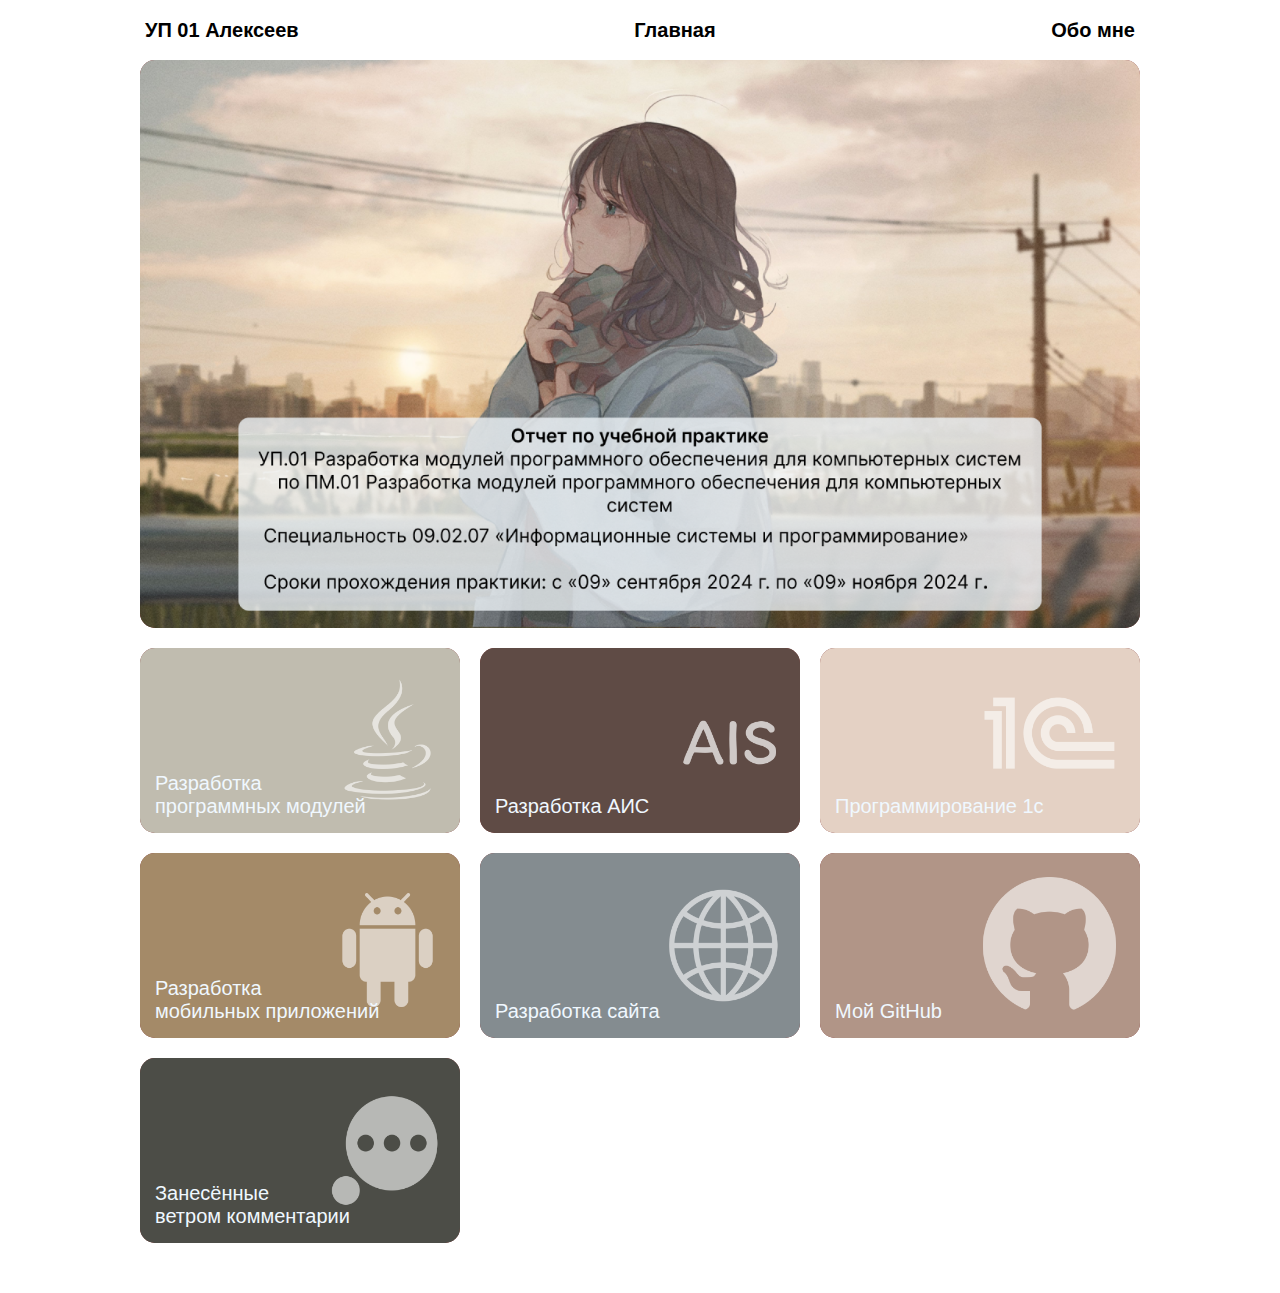
==== index.html @ 5270b5fc "Update index.html" ====
<!DOCTYPE html>
<html lang="en">
<head>
    <meta charset="UTF-8">
    <meta name="viewport" content="width=device-width, initial-scale=1.0">
    <title>УП 01 Алексеев - Главная</title>
    <link rel="stylesheet" href="css/main.css">
</head>
<body>
    <header class="menubar">
        <span class="menu-title">УП 01 Алексеев</span>
        <a class="menu-title" href="index.html">
            <span class="main">Главная</span>
        </a>
        <a class="menu-title" href="about_me.html">
            <span class="aboutMe">Обо мне</span>
        </a>
    </header>

    <div id="content" class="content">
        <section class="grid-root">
            
            <div class="bigCard">
                <a class="card-wrapper">

                    <img class="card-thumbnail" src="img/reportImage.png">
                    
                </a>
            </div>

            <div class="card">
                <a href="modules.html" class="card-wrapper">
                    <img class="card-thumbnail" src="img/icons/module_icon.png">
                    <div class="card-content">
                        Разработка<br/>
                            программных модулей<br/>
                    </div>
                </a>
            </div>

            <div class="card">
                <a href="ais.html" class="card-wrapper">
                    <img class="card-thumbnail" src="img/icons/ais_icon.png">
                    <div class="card-content">
                        Разработка АИС
                    </div>
                </a>
            </div>
            
            <div class="card">
                <a href="1с.html" class="card-wrapper">
                    <img class="card-thumbnail" src="img/icons/1c_icon.png">
                    <div class="card-content">
                        Программирование 1с
                    </div>
                </a>
            </div>

            <div class="card">
                <a href="mobile_app.html" class="card-wrapper">
                    <img class="card-thumbnail" src="img/icons/mobile_icon.png">
                    <div class="card-content">
                        Разработка<br/>
                            мобильных приложений <br/>
                    </div>
                </a>
            </div>

            <div class="card">
                <a href="web.html" class="card-wrapper">
                    <img class="card-thumbnail" src="img/icons/web_icon.png">
                    <div class="card-content">
                        Разработка сайта
                    </div>
                </a>
            </div>

            <div class="card">
                <a href="https://github.com/miryako/miryako.github.io" class="card-wrapper">
                    <img class="card-thumbnail" src="img/icons/gitHub_icon.png">
                    <div class="card-content">
                        Мой GitHub
                    </div>
                </a>
            </div>

            <div class="card">
                <a href="comments.html" class="card-wrapper">
                    <img class="card-thumbnail" src="img/icons/comments_icon.png">
                    <div class="card-content">
                        Занесённые<br/>
                        ветром комментарии
                    </div>
                </a>
            </div>

        </section>
    </div>
</body>
</html>
---- css/main.css ----
* {
    margin: 0;
    padding: 0;
}

body {
    font-family: sans-serif;
    font-size: 20px;
}

a {
    text-decoration: none;
    font-size: 20px;
    color: #000000;
}

img {
    max-width: 100%;
}


.menubar {
    padding: 0 55px;
    display: flex;
    justify-content: space-between;
    max-width: 990px;
    align-items: center;
    height: 60px;
    margin: 0 auto;
    font-weight: 600;
}


.content {
    padding: 0 50px;
    max-width: 1000px;
    align-items: center;
    margin: 0 auto;
    display: flex;
    margin-bottom: 50px;
}

.title {
    font-weight: bold;
    margin-top: 50px;
    margin-left: 20px;
    width: 100%;
    background-color: rgb(51, 204, 20);
    
}


.grid-root {
    display: grid;
    grid-gap: 20px;
    width: 100%;
    grid-template-columns: 1fr 1fr 1fr;
}


.task-list {
    list-style-type: none;
    text-align: center;
    width: 100%;
}

.task-list li:first-child {
    font-size: 1.4em;
    margin-bottom: 15px;
    margin-top: 20px;
}


.text-url {
    color: #5295CC;
}


.task-list-image {
    display: block;
    margin-top: 15px;
    margin-bottom: 15px;
    margin-left: auto;
    margin-right: auto;
    max-width: 550px;
    height: auto;
}


.card-content {
    position: absolute;
    bottom: 0;
    margin: 0px;
    padding: 0 15px 15px;
}

.card-content a {
    color: aliceblue;
    position: relative;
}

.card-wrapper {
    vertical-align: baseline;
    color: aliceblue;
}

.card-thumbnail {
    width: 100%;
    height: 100%;
    
    position: relative;
}

.card {
    display: inline-block;
    position: relative;
    overflow: hidden;
    background-color: #7e2d2d;
    border-radius: 15px;
}

.card-list {
    grid-column-start: 1;
    grid-column-end: 4;
    display: inline-block;
    position: relative;
    overflow: hidden;
    background-color: #7e2d2d;
    border-radius: 15px;
    height: 300px;
    width: auto;
}

.bigCard {
    grid-column-start: 1;
    grid-column-end: 4;
    display: inline-block;
    position: relative;
    overflow: hidden;
    background-color: #7e2d2d;
    border-radius: 15px;
}
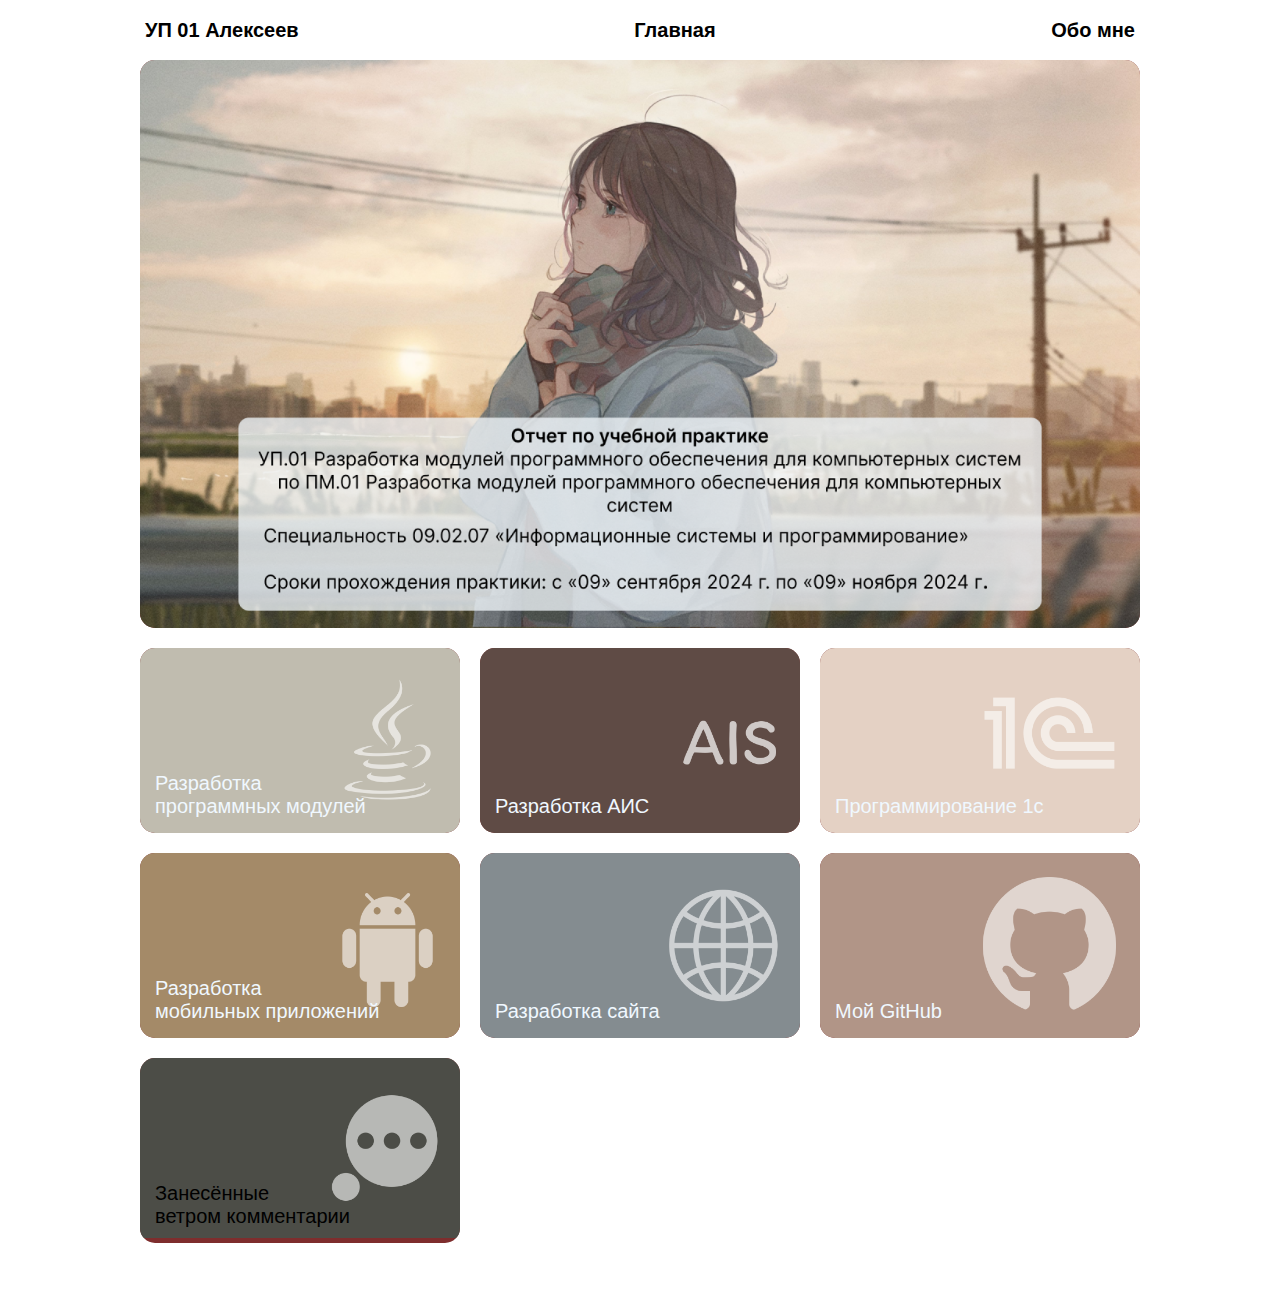
==== commit c114f52f: "Update index.html" ====
--- a/index.html
+++ b/index.html
@@ -22,9 +22,7 @@
             
             <div class="bigCard">
                 <a class="card-wrapper">
-
                     <img class="card-thumbnail" src="img/reportImage.png">
-                    
                 </a>
             </div>
 
@@ -84,8 +82,8 @@
                 </a>
             </div>
 
-            <div class="card">
-                <a href="comments.html" class="card-wrapper">
+            <div class="midleCard">
+                <a href="comments.html" class="card">
                     <img class="card-thumbnail" src="img/icons/comments_icon.png">
                     <div class="card-content">
                         Занесённые<br/>
--- a/css/main.css
+++ b/css/main.css
@@ -142,3 +142,4 @@
     background-color: #7e2d2d;
     border-radius: 15px;
 }
+
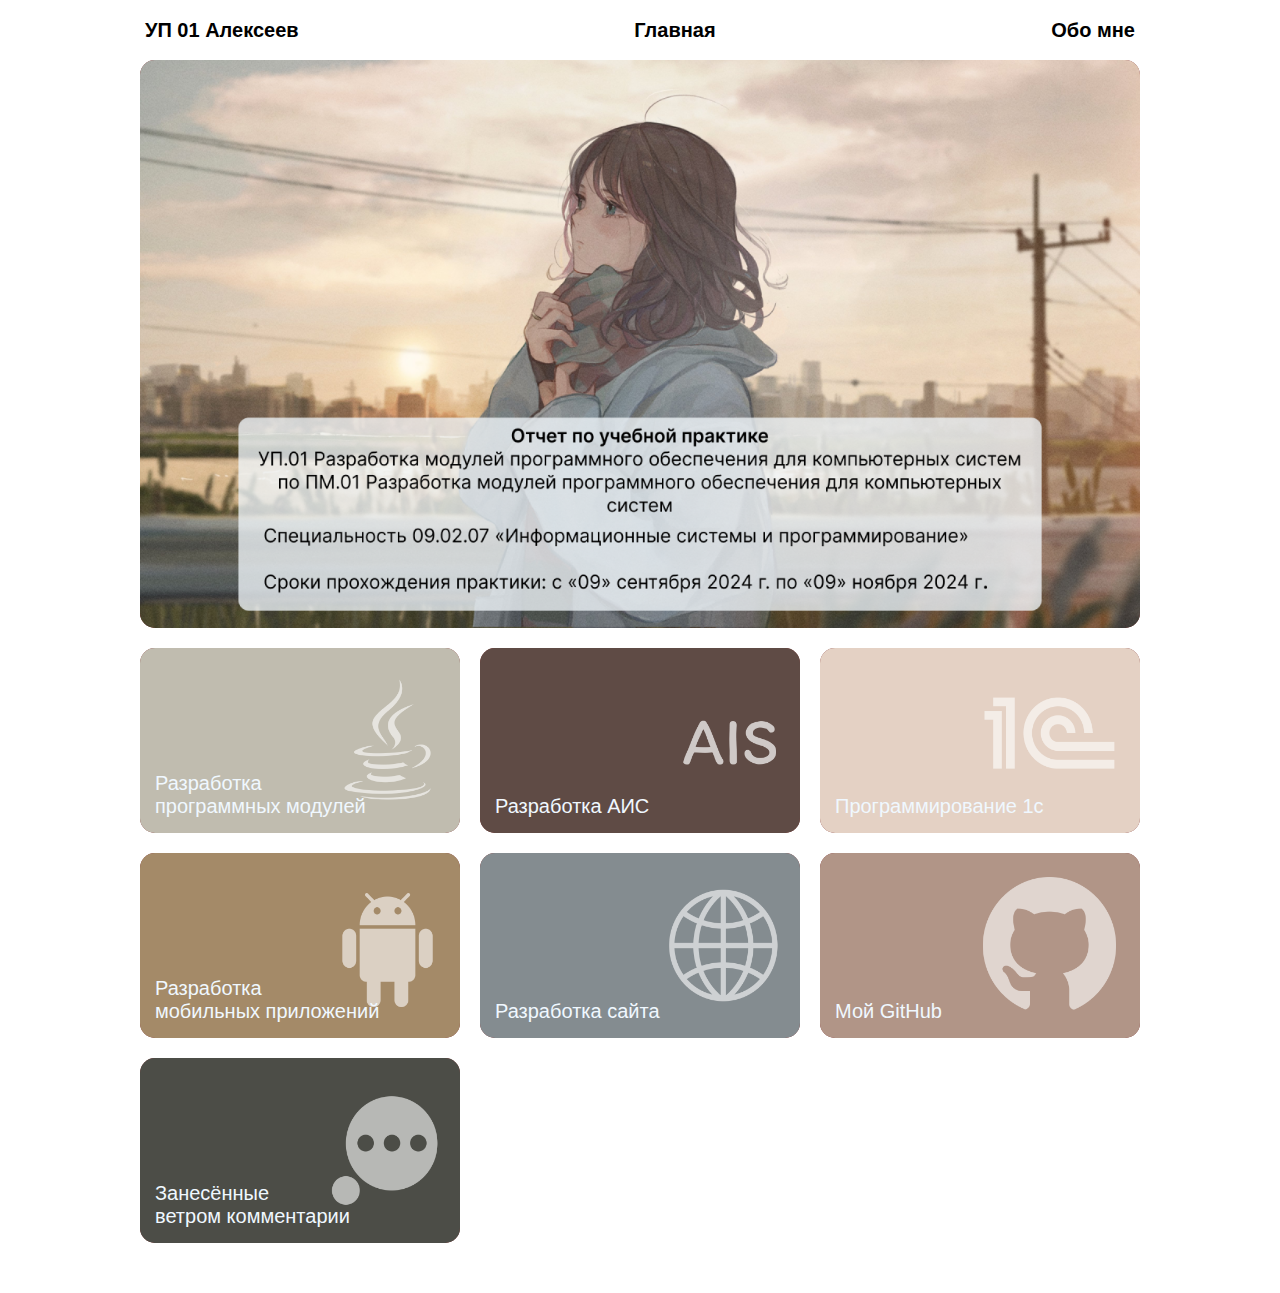
==== commit 59372839: "Update index.html" ====
--- a/index.html
+++ b/index.html
@@ -82,8 +82,8 @@
                 </a>
             </div>
 
-            <div class="midleCard">
-                <a href="comments.html" class="card">
+            <div class="card">
+                <a href="comments.html" class="card-wrapper">
                     <img class="card-thumbnail" src="img/icons/comments_icon.png">
                     <div class="card-content">
                         Занесённые<br/>
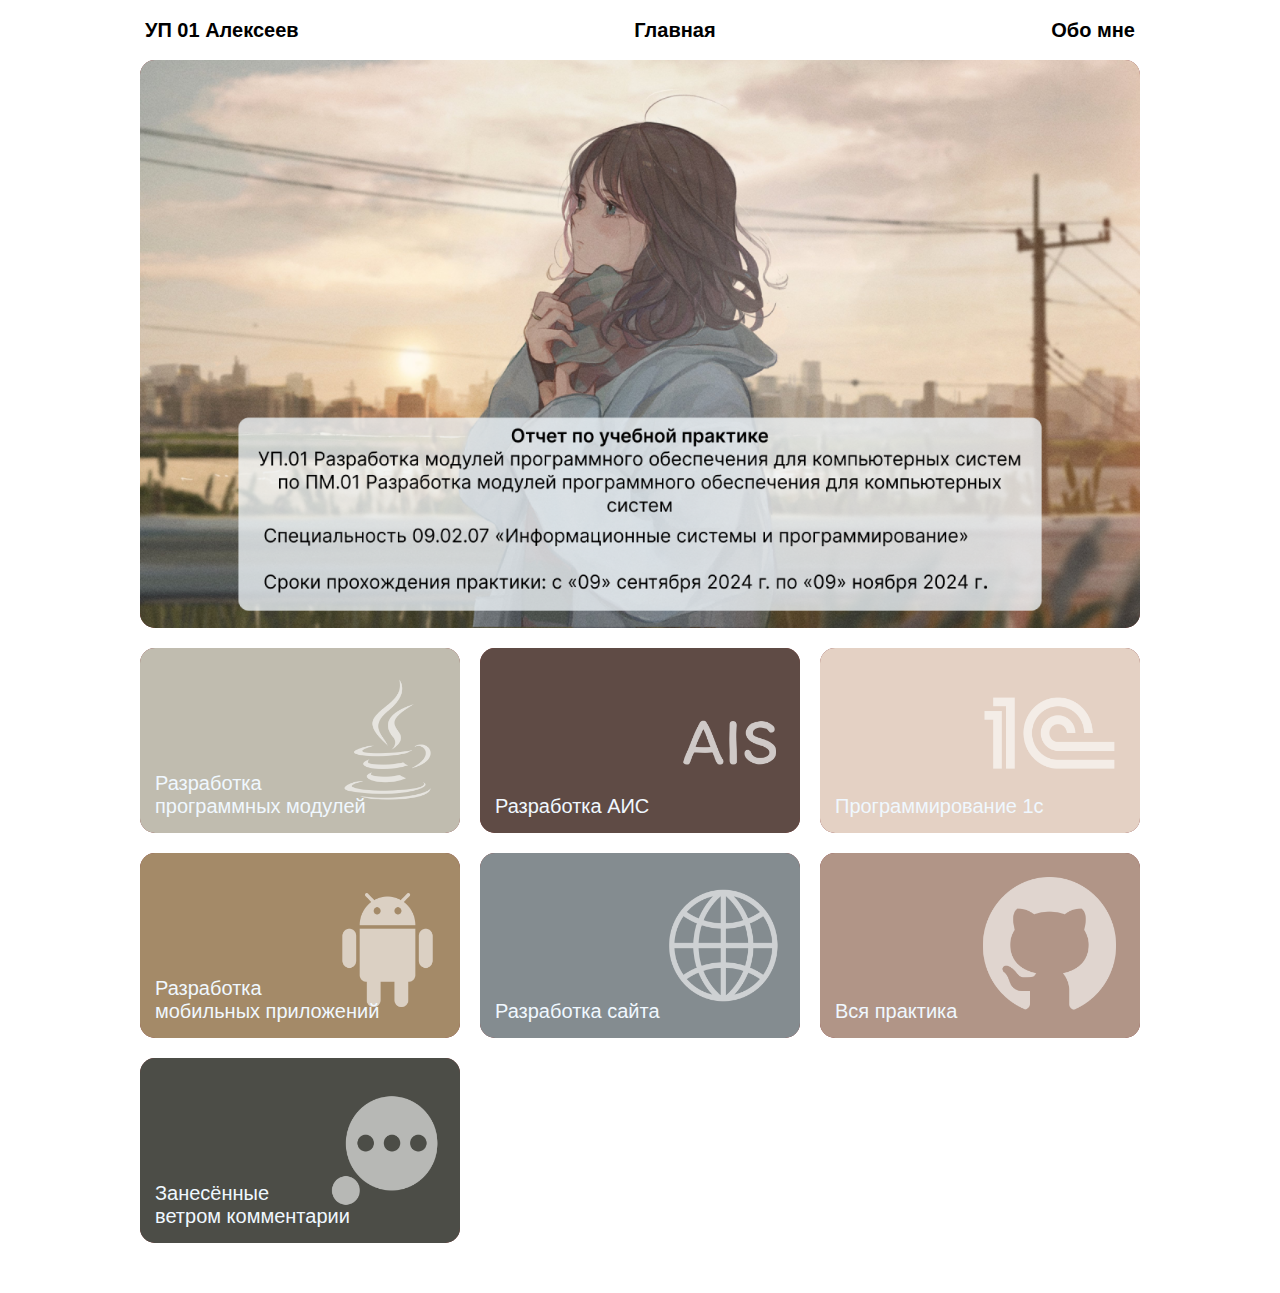
==== commit abe4c53d: "Update index.html" ====
--- a/index.html
+++ b/index.html
@@ -74,10 +74,10 @@
             </div>
 
             <div class="card">
-                <a href="https://github.com/miryako/miryako.github.io" class="card-wrapper">
+                <a href="https://github.com/miryako/practice01/tree/main" class="card-wrapper">
                     <img class="card-thumbnail" src="img/icons/gitHub_icon.png">
                     <div class="card-content">
-                        Мой GitHub
+                        Вся практика
                     </div>
                 </a>
             </div>
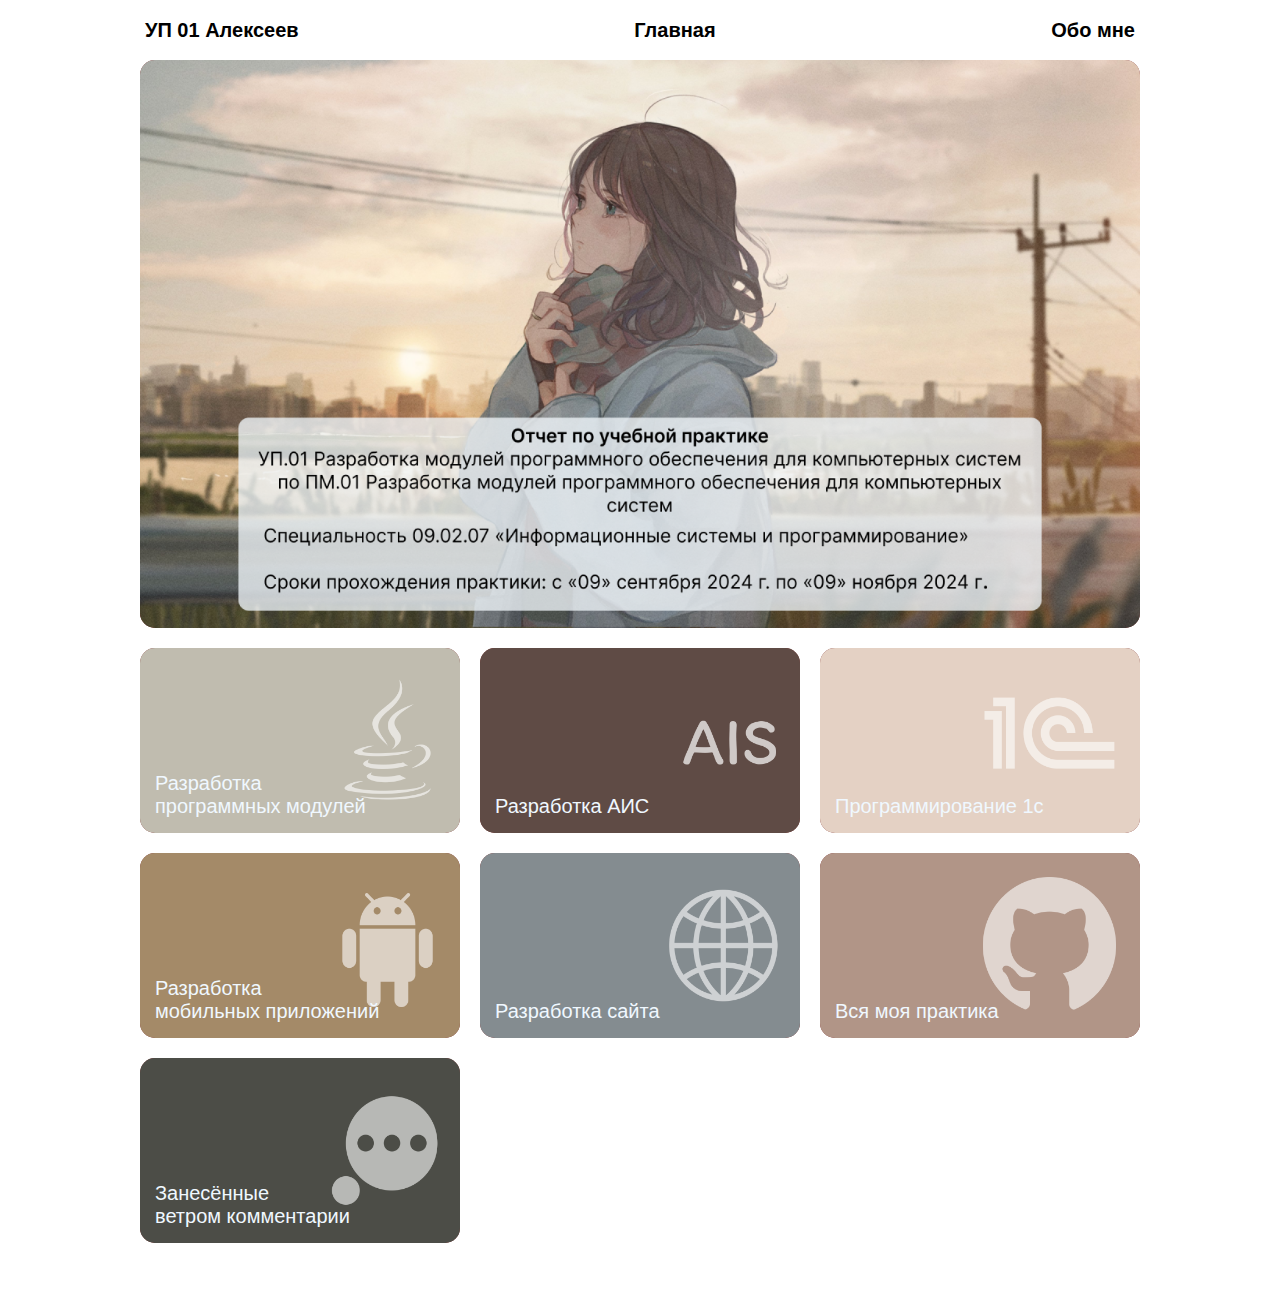
==== commit 78c46a54: "Update index.html" ====
--- a/index.html
+++ b/index.html
@@ -74,10 +74,10 @@
             </div>
 
             <div class="card">
-                <a href="https://github.com/miryako/practice01/tree/main" class="card-wrapper">
+                <a href="https://github.com/miryako/practice01/tree/main/готовое" class="card-wrapper">
                     <img class="card-thumbnail" src="img/icons/gitHub_icon.png">
                     <div class="card-content">
-                        Вся практика
+                        Вся моя практика
                     </div>
                 </a>
             </div>
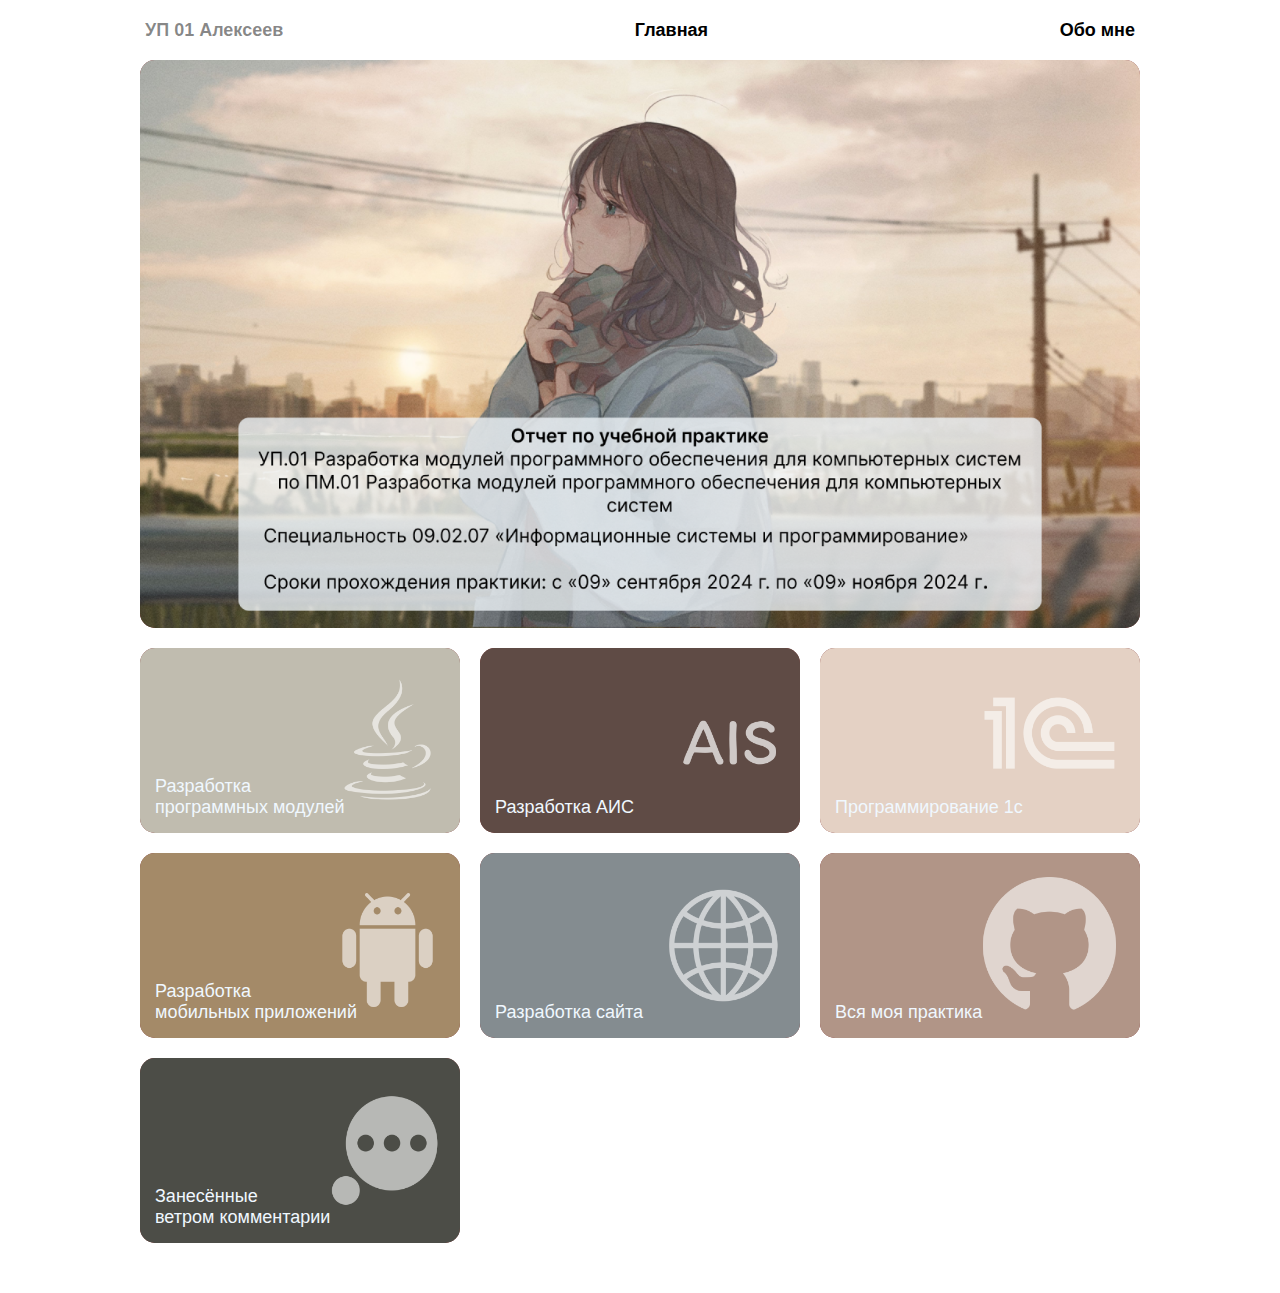
==== commit 95f593e5: "Update index.html" ====
--- a/index.html
+++ b/index.html
@@ -9,10 +9,10 @@
 <body>
     <header class="menubar">
         <span class="menu-title">УП 01 Алексеев</span>
-        <a class="menu-title" href="index.html">
+        <a href="index.html">
             <span class="main">Главная</span>
         </a>
-        <a class="menu-title" href="about_me.html">
+        <a href="about_me.html">
             <span class="aboutMe">Обо мне</span>
         </a>
     </header>
--- a/css/main.css
+++ b/css/main.css
@@ -7,12 +7,12 @@
 
 body {
     font-family: sans-serif;
-    font-size: 20px;
+    font-size: 18px;
 }
 
 a {
     text-decoration: none;
-    font-size: 20px;
+    font-size: 18px;
     color: #000000;
 }
 
@@ -20,6 +20,9 @@
     max-width: 100%;
 }
 
+.menu-title {
+    color: #00000079;
+}
 
 .menubar {
     padding: 0 55px;
@@ -30,6 +33,19 @@
     height: 60px;
     margin: 0 auto;
     font-weight: 600;
+}
+
+.menubar-shadow {
+    padding: 0 55px;
+    display: flex;
+    justify-content: space-between;
+    max-width: 990px;
+    align-items: center;
+    height: 60px;
+    margin: 0 auto;
+    font-weight: 600;
+    box-shadow: 0px 3px 1px rgba(0, 0, 0, 0.1);
+    
 }
 
 
@@ -109,7 +125,6 @@
 .card-thumbnail {
     width: 100%;
     height: 100%;
-    
     position: relative;
 }
 
@@ -142,4 +157,3 @@
     background-color: #7e2d2d;
     border-radius: 15px;
 }
-
